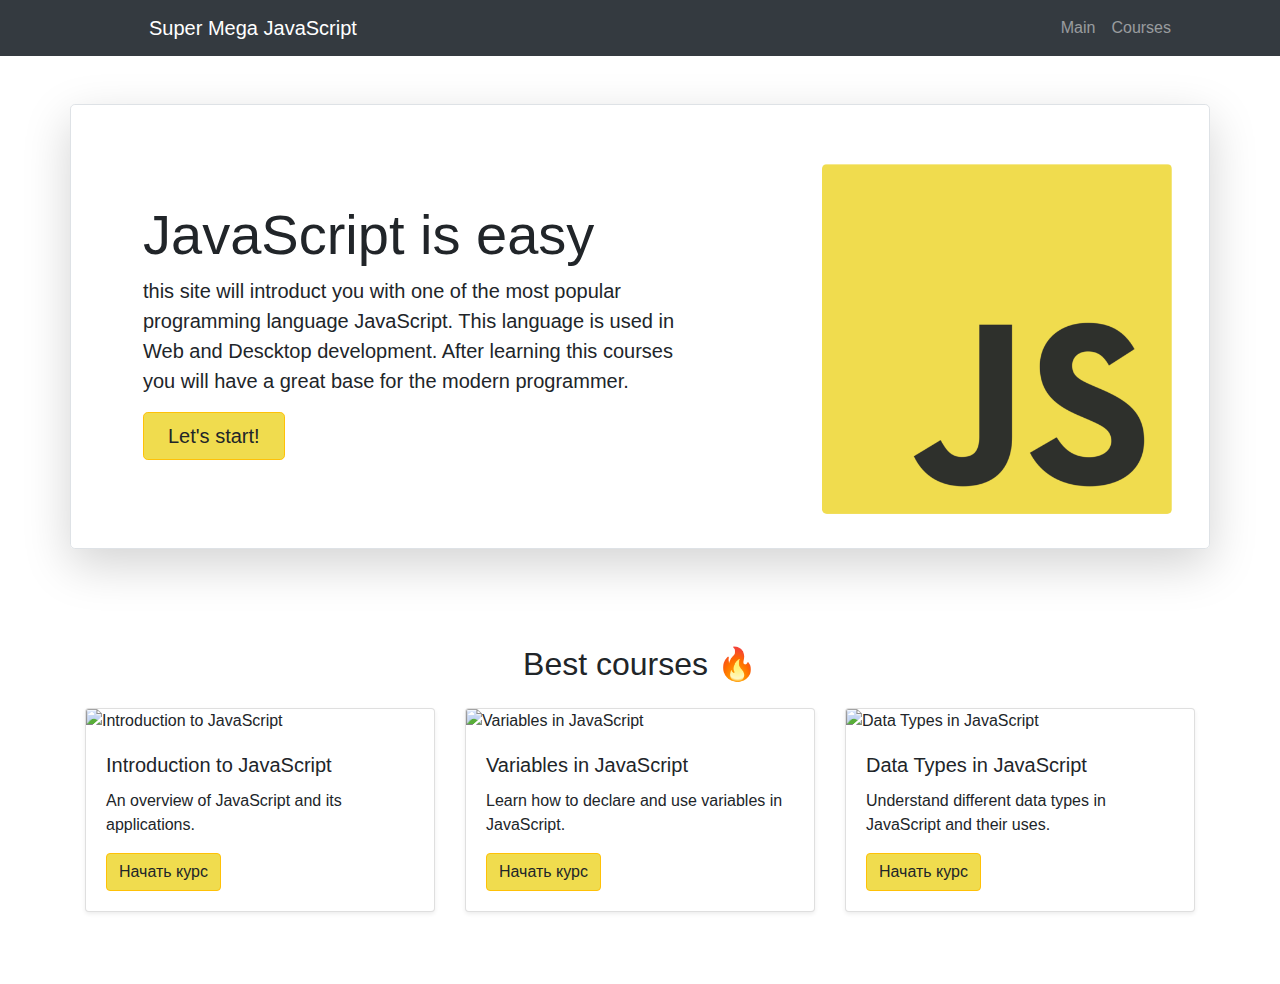
==== pages/index.html @ 73a7527a "course pages" ====
<!DOCTYPE html>
<html lang="ru">
  <head>
    <meta charset="UTF-8" />
    <meta name="viewport" content="width=device-width, initial-scale=1.0" />
    <title>Ultra Mega JavaScript Guide</title>

    <link
      rel="stylesheet"
      href="https://cdn.jsdelivr.net/npm/bootstrap@4.3.1/dist/css/bootstrap.min.css"
      integrity="sha384-ggOyR0iXCbMQv3Xipma34MD+dH/1fQ784/j6cY/iJTQUOhcWr7x9JvoRxT2MZw1T"
      crossorigin="anonymous"
    />
    <link rel="stylesheet" href="../css/style.css" />
  </head>
  <body>
    <div id="header-container">
      <header class="bg-dark text-white">
        <div class="container">
          <nav class="navbar navbar-expand-lg navbar-dark">
            <!-- Логотип с названием слева -->
            <a class="navbar-brand" href="#">
              <span class="px-5">Super Mega JavaScript</span>
              <!-- Замени на свой путь к изображению -->
            </a>

            <!-- Кнопка для мобильной версии -->
            <button
              class="navbar-toggler"
              type="button"
              data-bs-toggle="collapse"
              data-bs-target="#navbarNav"
              aria-controls="navbarNav"
              aria-expanded="false"
              aria-label="Toggle navigation"
            >
              <span class="navbar-toggler-icon"></span>
            </button>

            <!-- Навигация с правой стороны -->
            <div
              class="collapse navbar-collapse justify-content-end"
              id="navbarNav"
            >
              <ul class="navbar-nav">
                <li class="nav-item">
                  <a
                    class="nav-link"
                    aria-current="page"
                    href="../pages/index.html"
                    >Main</a
                  >
                </li>
                <li class="nav-item">
                  <a class="nav-link" href="../pages/courses.html">Courses</a>
                </li>
              </ul>
            </div>
          </nav>
        </div>
      </header>
    </div>

    <div class="container my-5 main-card">
      <div
        class="row p-4 pb-0 pe-lg-0 pt-lg-5 align-items-center rounded-lg border shadow-lg"
      >
        <div class="col-lg-7 p-3 p-lg-5 pt-lg-3">
          <h1 class="display-4 fw-bold lh-1 text-body-emphasis">
            JavaScript is easy
          </h1>
          <p class="lead">
            this site will introduct you with one of the most popular
            programming language JavaScript. This language is used in Web and
            Descktop development. After learning this courses you will have a
            great base for the modern programmer.
          </p>
          <div
            class="d-grid gap-2 d-md-flex justify-content-md-start mb-4 mb-lg-3"
          >
            <button type="button" class="btn btn-warning btn-lg px-4">
              Let's start!
            </button>
          </div>
        </div>
        <div class="col-lg-4 offset-lg-1 p-0 overflow-hidden">
          <img
            class="rounded-lg"
            src="../assets/JavaScript-logo.png"
            alt=""
            width="350"
          />
        </div>
      </div>
    </div>

    <section class="courses-section py-5">
      <div class="container">
        <h2 class="text-center mb-4">Best courses 🔥</h2>
        <div class="row" id="courses-list"></div>
      </div>
    </section>

    <script src="../js/app.js"></script>
    <script
      src="https://code.jquery.com/jquery-3.3.1.slim.min.js"
      integrity="sha384-q8i/X+965DzO0rT7abK41JStQIAqVgRVzpbzo5smXKp4YfRvH+8abtTE1Pi6jizo"
      crossorigin="anonymous"
    ></script>
    <script
      src="https://cdn.jsdelivr.net/npm/popper.js@1.14.7/dist/umd/popper.min.js"
      integrity="sha384-UO2eT0CpHqdSJQ6hJty5KVphtPhzWj9WO1clHTMGa3JDZwrnQq4sF86dIHNDz0W1"
      crossorigin="anonymous"
    ></script>
    <script
      src="https://cdn.jsdelivr.net/npm/bootstrap@4.3.1/dist/js/bootstrap.min.js"
      integrity="sha384-JjSmVgyd0p3pXB1rRibZUAYoIIy6OrQ6VrjIEaFf/nJGzIxFDsf4x0xIM+B07jRM"
      crossorigin="anonymous"
    ></script>
  </body>
</html>
---- css/style.css ----
.btn-warning,
.btn-warning:hover,
.btn-warning:active,
.btn-warning:visited {
  background-color: #f0dc4e;
}

.course-card {
  transition: transform 0.3s ease;
}
.course-card:hover {
  transform: scale(1.05);
}

.main-card {
  transition: 1s ease;
}

.main-card:hover {
  transform: scale(1.05);
}

/* .active {
  color: #f0dc4e;
} */
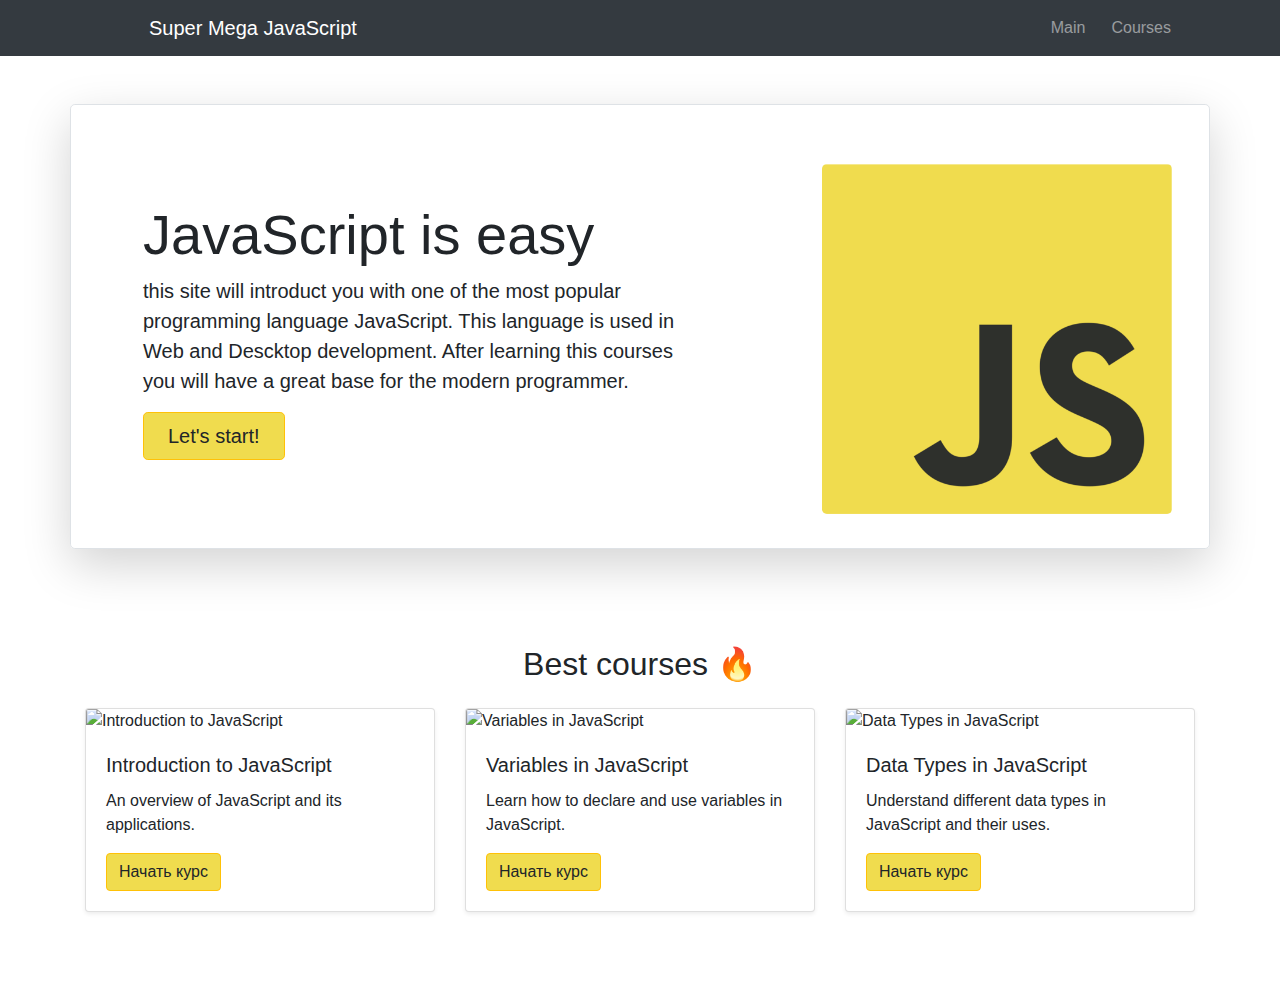
==== commit 2e81b20c: "sidebar" ====
--- a/pages/index.html
+++ b/pages/index.html
@@ -4,7 +4,10 @@
     <meta charset="UTF-8" />
     <meta name="viewport" content="width=device-width, initial-scale=1.0" />
     <title>Ultra Mega JavaScript Guide</title>
-
+    <script
+      src="https://kit.fontawesome.com/3900e9a0e8.js"
+      crossorigin="anonymous"
+    ></script>
     <link
       rel="stylesheet"
       href="https://cdn.jsdelivr.net/npm/bootstrap@4.3.1/dist/css/bootstrap.min.css"
@@ -18,13 +21,9 @@
       <header class="bg-dark text-white">
         <div class="container">
           <nav class="navbar navbar-expand-lg navbar-dark">
-            <!-- Логотип с названием слева -->
             <a class="navbar-brand" href="#">
               <span class="px-5">Super Mega JavaScript</span>
-              <!-- Замени на свой путь к изображению -->
             </a>
-
-            <!-- Кнопка для мобильной версии -->
             <button
               class="navbar-toggler"
               type="button"
@@ -36,8 +35,6 @@
             >
               <span class="navbar-toggler-icon"></span>
             </button>
-
-            <!-- Навигация с правой стороны -->
             <div
               class="collapse navbar-collapse justify-content-end"
               id="navbarNav"
@@ -48,11 +45,14 @@
                     class="nav-link"
                     aria-current="page"
                     href="../pages/index.html"
-                    >Main</a
+                  >
+                    <i class="fa-solid fa-house"></i>Main</a
                   >
                 </li>
                 <li class="nav-item">
-                  <a class="nav-link" href="../pages/courses.html">Courses</a>
+                  <a class="nav-link" href="../pages/courses.html"
+                    ><i class="fa-solid fa-list"></i>Courses</a
+                  >
                 </li>
               </ul>
             </div>
--- a/css/style.css
+++ b/css/style.css
@@ -20,6 +20,6 @@
   transform: scale(1.05);
 }
 
-/* .active {
-  color: #f0dc4e;
-} */
+i {
+  padding: 5px;
+}
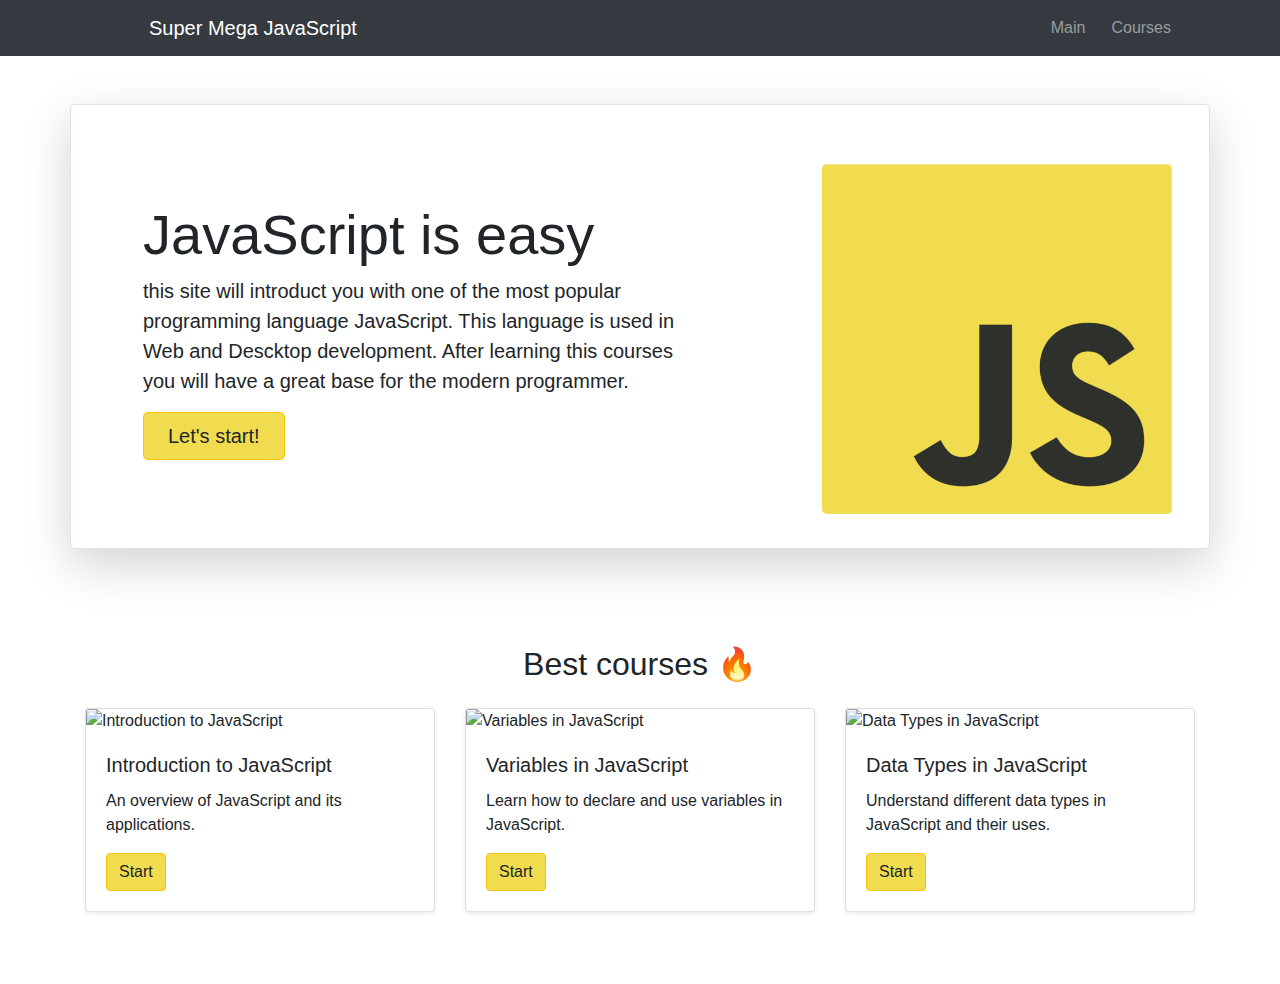
==== commit e4117714: "better ratio" ====
--- a/pages/index.html
+++ b/pages/index.html
@@ -3,6 +3,7 @@
   <head>
     <meta charset="UTF-8" />
     <meta name="viewport" content="width=device-width, initial-scale=1.0" />
+    <link rel="icon" type="image/x-icon" href="../assets/JavaScript-logo.png" />
     <title>Ultra Mega JavaScript Guide</title>
     <script
       src="https://kit.fontawesome.com/3900e9a0e8.js"
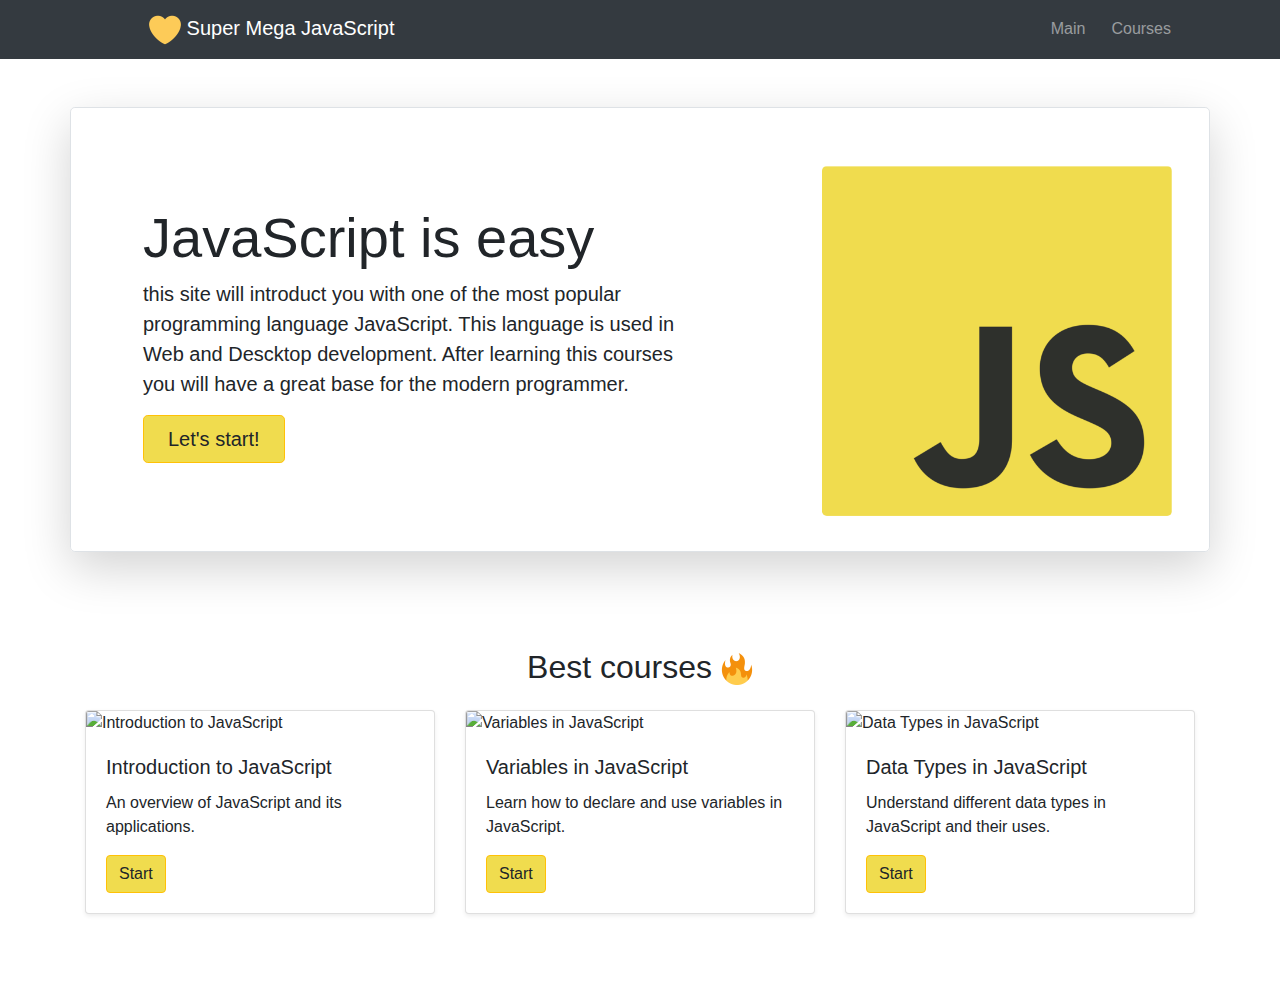
==== commit 7e53ff95: "sertificate and quiz!" ====
--- a/pages/index.html
+++ b/pages/index.html
@@ -3,8 +3,8 @@
   <head>
     <meta charset="UTF-8" />
     <meta name="viewport" content="width=device-width, initial-scale=1.0" />
-    <link rel="icon" type="image/x-icon" href="../assets/JavaScript-logo.png" />
-    <title>Ultra Mega JavaScript Guide</title>
+    <link rel="icon" type="image/x-icon" href="../assets/heart.png" />
+    <title>Super Mega JavaScript Guide</title>
     <script
       src="https://kit.fontawesome.com/3900e9a0e8.js"
       crossorigin="anonymous"
@@ -23,7 +23,10 @@
         <div class="container">
           <nav class="navbar navbar-expand-lg navbar-dark">
             <a class="navbar-brand" href="#">
-              <span class="px-5">Super Mega JavaScript</span>
+              <span class="px-5"
+                ><img src="../assets/heart.png" alt="" /> Super Mega
+                JavaScript</span
+              >
             </a>
             <button
               class="navbar-toggler"
@@ -97,7 +100,10 @@
 
     <section class="courses-section py-5">
       <div class="container">
-        <h2 class="text-center mb-4">Best courses 🔥</h2>
+        <h2 class="text-center mb-4">
+          Best courses <img src="../assets/favicon-32x32.png" />
+        </h2>
+
         <div class="row" id="courses-list"></div>
       </div>
     </section>
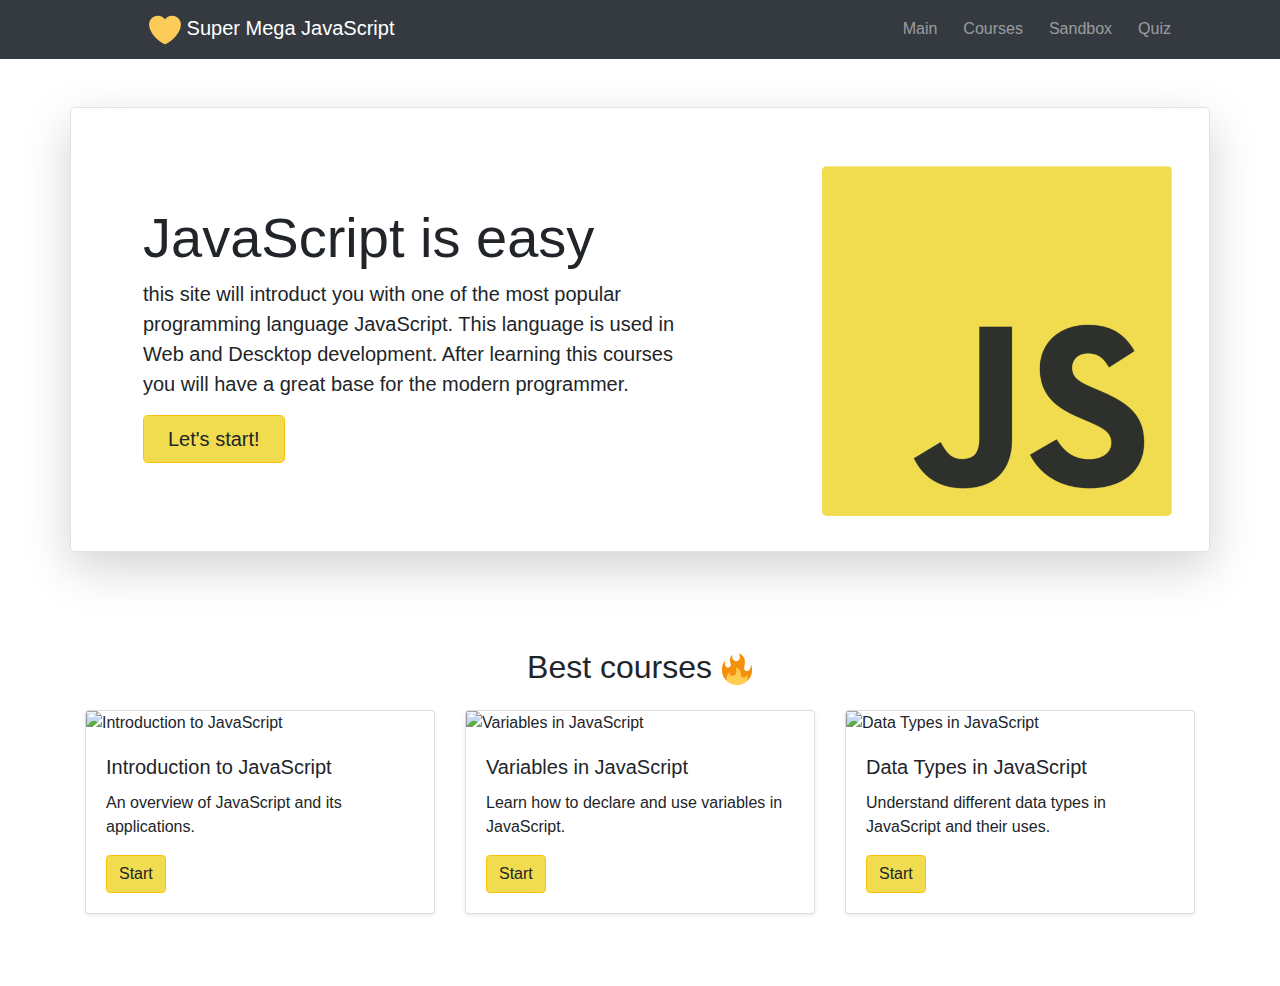
==== commit 3d298d2b: "header fix" ====
--- a/pages/index.html
+++ b/pages/index.html
@@ -56,6 +56,18 @@
                 <li class="nav-item">
                   <a class="nav-link" href="../pages/courses.html"
                     ><i class="fa-solid fa-list"></i>Courses</a
+                  >
+                </li>
+
+                <li class="nav-item">
+                  <a class="nav-link" href="../pages/courses.html"
+                    ><i class="fa-solid fa-code"></i> Sandbox</a
+                  >
+                </li>
+
+                <li class="nav-item">
+                  <a class="nav-link" href="../pages/courses.html"
+                    ><i class="fa-solid fa-check"></i></i> Quiz</a
                   >
                 </li>
               </ul>
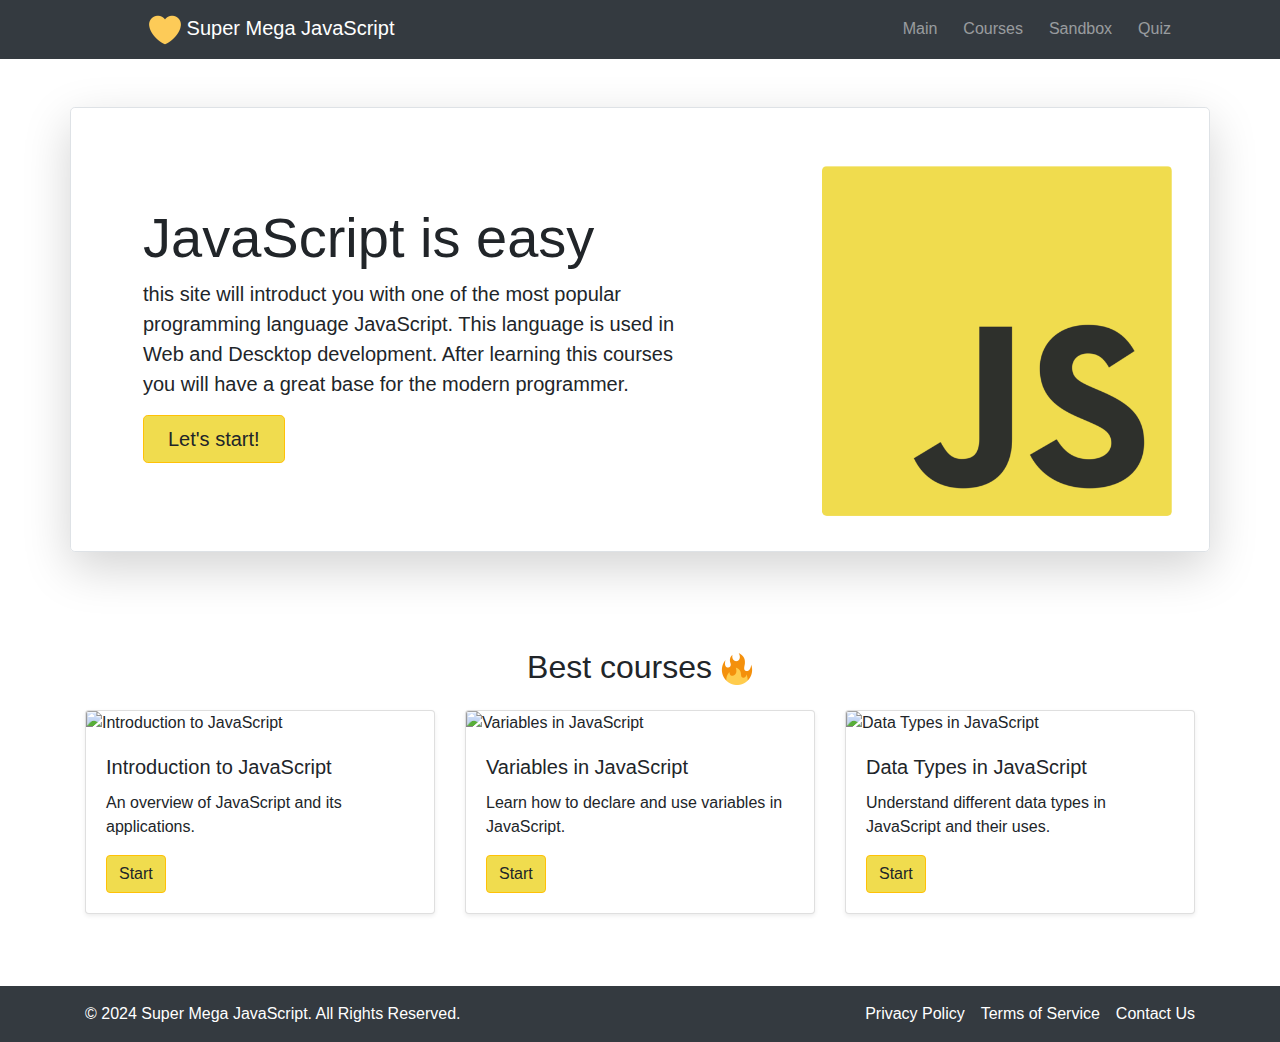
==== commit b5bfc422: "footer" ====
--- a/pages/index.html
+++ b/pages/index.html
@@ -15,6 +15,7 @@
       integrity="sha384-ggOyR0iXCbMQv3Xipma34MD+dH/1fQ784/j6cY/iJTQUOhcWr7x9JvoRxT2MZw1T"
       crossorigin="anonymous"
     />
+    <link rel="stylesheet" href="../css/footer.css" />
     <link rel="stylesheet" href="../css/style.css" />
   </head>
   <body>
@@ -67,7 +68,7 @@
 
                 <li class="nav-item">
                   <a class="nav-link" href="../pages/courses.html"
-                    ><i class="fa-solid fa-check"></i></i> Quiz</a
+                    ><i class="fa-solid fa-code"></i> Quiz</a
                   >
                 </li>
               </ul>
@@ -119,6 +120,18 @@
         <div class="row" id="courses-list"></div>
       </div>
     </section>
+    <footer>
+      <div class="container-f">
+        <div class="footer-content">
+          <p>&copy; 2024 Super Mega JavaScript. All Rights Reserved.</p>
+          <ul class="footer-links">
+            <li><a href="/pages/privacy.html">Privacy Policy</a></li>
+            <li><a href="/pages/terms.html">Terms of Service</a></li>
+            <li><a href="/pages/contact.html">Contact Us</a></li>
+          </ul>
+        </div>
+      </div>
+    </footer>
 
     <script src="../js/app.js"></script>
     <script
--- a/css/footer.css
+++ b/css/footer.css
@@ -0,0 +1,66 @@
+/* Footer Styles */
+footer {
+  background-color: #343a40; /* Dark background to match header */
+  color: #fff; /* White text */
+  padding: 1rem 0;
+  text-align: center;
+}
+
+.container-f {
+  max-width: 1140px;
+  margin: 0 auto;
+  padding: 0 15px;
+  display: flex;
+  justify-content: space-between;
+  align-items: center;
+}
+
+.footer-content {
+  display: flex;
+  justify-content: space-between;
+  align-items: center;
+  width: 100%;
+}
+
+.footer-content p {
+  margin: 0;
+  font-size: 1rem;
+}
+
+.footer-links {
+  list-style: none;
+  display: flex;
+  margin: 0;
+}
+
+.footer-links li {
+  margin-left: 1rem;
+}
+
+.footer-links a {
+  text-decoration: none;
+  color: #fff;
+  font-size: 1rem;
+  transition: color 0.3s;
+}
+
+.footer-links a:hover {
+  color: #ffc107; /* Highlight color on hover */
+}
+
+/* Responsive styles */
+@media (max-width: 768px) {
+  .footer-content {
+    flex-direction: column;
+    text-align: center;
+  }
+
+  .footer-links {
+    flex-direction: column;
+    margin-top: 1rem;
+  }
+
+  .footer-links li {
+    margin: 0.5rem 0;
+  }
+}
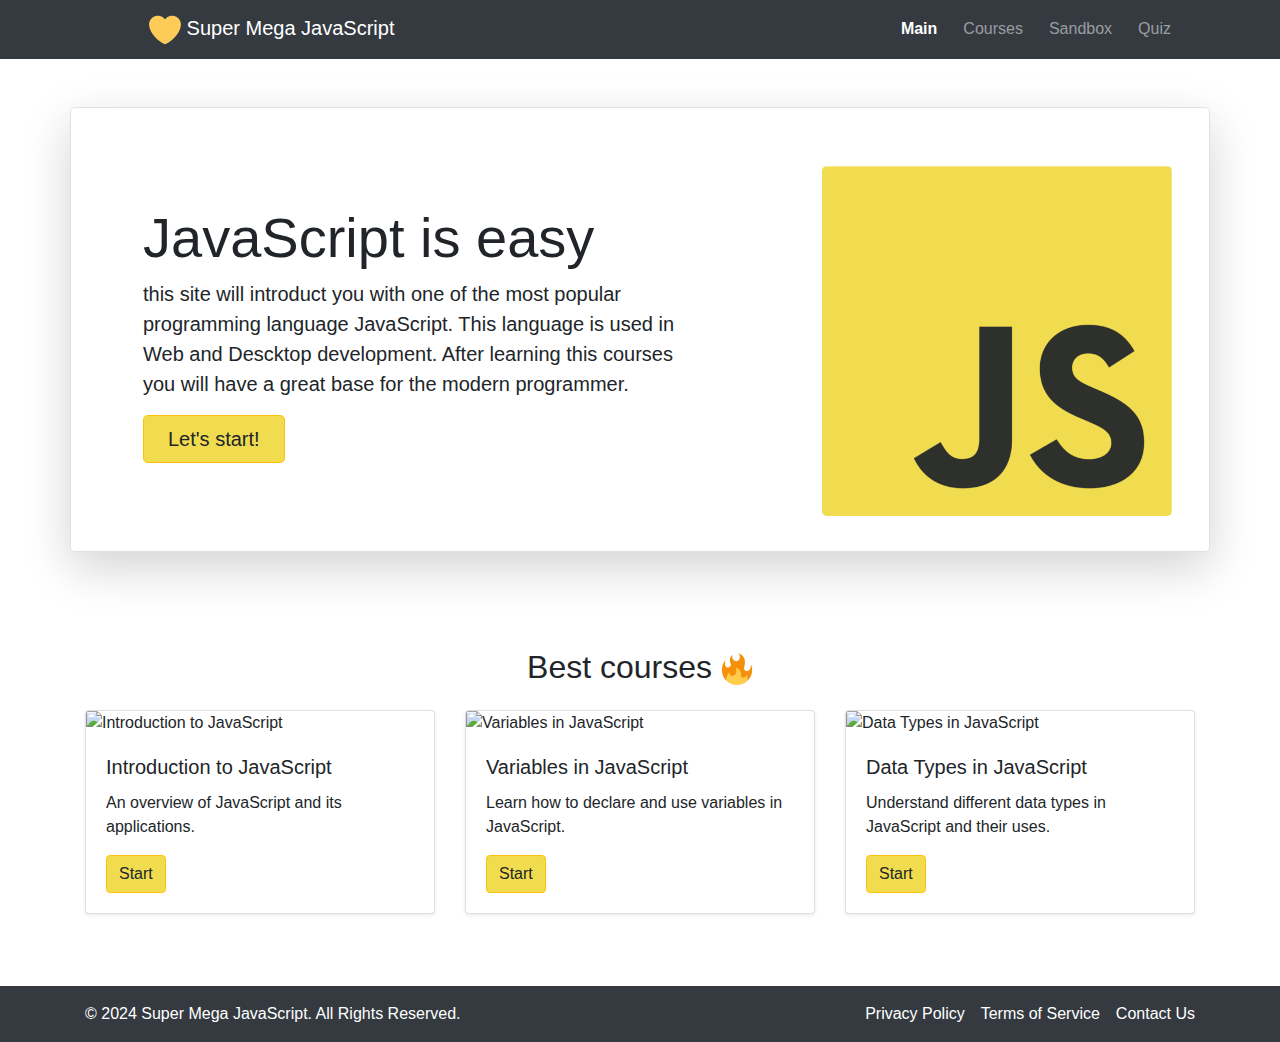
==== commit a899c7b3: "refactoring and bugfixing" ====
--- a/pages/index.html
+++ b/pages/index.html
@@ -47,7 +47,7 @@
               <ul class="navbar-nav">
                 <li class="nav-item">
                   <a
-                    class="nav-link"
+                    class="nav-link active"
                     aria-current="page"
                     href="../pages/index.html"
                   >
--- a/css/footer.css
+++ b/css/footer.css
@@ -1,7 +1,6 @@
-/* Footer Styles */
 footer {
-  background-color: #343a40; /* Dark background to match header */
-  color: #fff; /* White text */
+  background-color: #343a40;
+  color: #fff;
   padding: 1rem 0;
   text-align: center;
 }
@@ -45,10 +44,9 @@
 }
 
 .footer-links a:hover {
-  color: #ffc107; /* Highlight color on hover */
+  color: #ffc107;
 }
 
-/* Responsive styles */
 @media (max-width: 768px) {
   .footer-content {
     flex-direction: column;
--- a/css/style.css
+++ b/css/style.css
@@ -23,3 +23,8 @@
 i {
   padding: 5px;
 }
+
+.active {
+  font-weight: bold;
+  color: #ffc107;
+}
